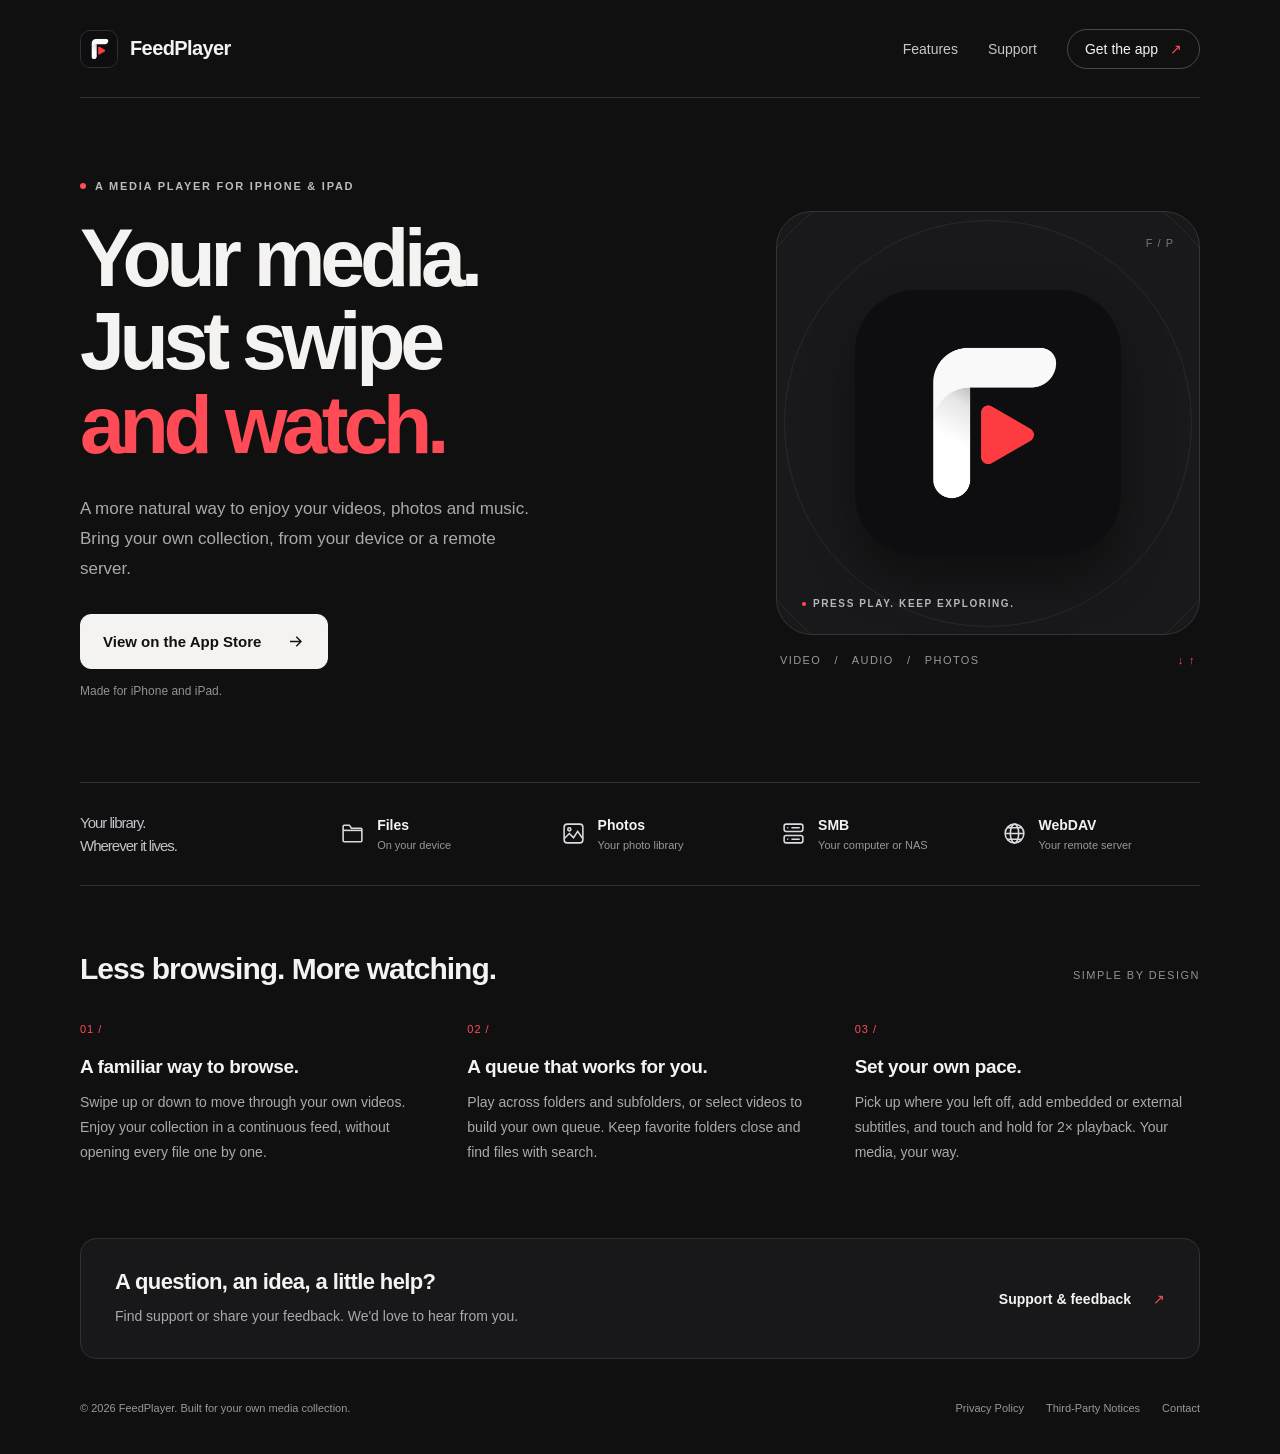
==== index.html @ f466bbad "Add English FeedPlayer landing page" ====
<!doctype html>
<html lang="en">
<head>
  <meta charset="utf-8">
  <meta name="viewport" content="width=device-width, initial-scale=1">
  <meta name="color-scheme" content="dark">
  <meta name="theme-color" content="#101011">
  <meta name="description" content="Your media library. Just swipe and watch. FeedPlayer is a media player for iPhone and iPad, with Files, Photos, SMB and WebDAV support.">
  <meta property="og:type" content="website">
  <meta property="og:title" content="FeedPlayer — Your media. Just swipe and watch.">
  <meta property="og:description" content="A more natural way to enjoy your own videos, photos and music on iPhone and iPad.">
  <meta property="og:url" content="https://181214-del.github.io/">
  <meta property="og:image" content="https://181214-del.github.io/assets/app-icon.png">
  <link rel="canonical" href="https://181214-del.github.io/">
  <link rel="icon" type="image/png" href="assets/app-icon.png">
  <link rel="apple-touch-icon" href="assets/app-icon.png">
  <title>FeedPlayer — Immersive Player for iPhone &amp; iPad</title>
  <style>
    :root { color-scheme: dark; --bg: #101011; --surface: #19191b; --fg: #f4f3f1; --muted: #aaa9ae; --line: #303033; --accent: #ff4b56; }
    * { box-sizing: border-box; }
    html { scroll-padding-top: 30px; }
    body { margin: 0; background: var(--bg); color: var(--fg); font-family: -apple-system, BlinkMacSystemFont, "Segoe UI", sans-serif; -webkit-font-smoothing: antialiased; }
    a { color: inherit; text-decoration: none; }
    a:focus-visible { outline: 2px solid var(--accent); outline-offset: 6px; border-radius: 3px; }
    img { display: block; max-width: 100%; }
    .wrap { width: min(1120px, calc(100% - 64px)); margin-inline: auto; }
    .skip-link { position: absolute; left: 16px; top: -80px; z-index: 10; padding: 12px 18px; background: var(--fg); color: var(--bg); }
    .skip-link:focus { top: 16px; }
    .header { display: flex; align-items: center; justify-content: space-between; min-height: 98px; border-bottom: 1px solid var(--line); gap: 24px; }
    .brand { display: inline-flex; align-items: center; gap: 12px; font-size: 20px; font-weight: 650; letter-spacing: -.6px; }
    .brand img { width: 38px; height: 38px; border: 1px solid var(--line); border-radius: 10px; }
    .nav { display: flex; align-items: center; gap: 30px; font-size: 14px; color: #c8c7cb; }
    .nav a:hover, .footer a:hover, .text-link:hover { color: var(--accent); }
    .nav .nav-download { color: var(--fg); border: 1px solid #49494d; border-radius: 100px; padding: 11px 17px; }
    .nav-download span { padding-left: 8px; color: var(--accent); }
    .hero { display: grid; grid-template-columns: 1.2fr .8fr; align-items: center; gap: 60px; padding-block: 82px 84px; }
    .eyebrow { display: flex; align-items: center; gap: 9px; margin: 0 0 25px; color: #bcbac0; font-size: 11px; font-weight: 650; letter-spacing: 1.75px; text-transform: uppercase; }
    .eyebrow::before { content: ""; width: 6px; height: 6px; flex: 0 0 6px; border-radius: 50%; background: var(--accent); }
    h1 { margin: 0; font-size: clamp(58px, 6.3vw, 84px); font-weight: 650; line-height: 1.035; letter-spacing: -.065em; }
    h1 span { color: var(--accent); }
    .intro { max-width: 455px; margin: 27px 0 30px; color: var(--muted); font-size: 17px; line-height: 1.75; }
    .button { display: inline-flex; min-height: 55px; align-items: center; justify-content: center; gap: 25px; padding: 16px 22px; border: 1px solid var(--fg); border-radius: 11px; background: var(--fg); color: #101011; font-size: 15px; font-weight: 650; transition: background .15s, border-color .15s; }
    .button:hover { background: #dedddd; border-color: #dedddd; }
    .button svg { width: 19px; height: 19px; }
    .device-note { margin: 15px 0 0; color: #929198; font-size: 12px; }
    .art { position: relative; margin: 0; }
    .icon-stage { position: relative; display: grid; place-items: center; width: 100%; aspect-ratio: 1; overflow: hidden; border: 1px solid #343437; border-radius: 36px; background: #19191b; }
    .icon-stage::before, .icon-stage::after { content: ""; position: absolute; border: 1px solid #29292c; border-radius: 50%; width: 130%; aspect-ratio: 1; }
    .icon-stage::after { width: 96%; }
    .hero-icon { position: relative; z-index: 1; width: 63%; height: auto; border-radius: 23%; box-shadow: 0 24px 50px #0006; }
    .art-tag { position: absolute; z-index: 2; bottom: 25px; left: 25px; display: flex; align-items: center; gap: 7px; font-size: 10px; font-weight: 600; letter-spacing: 1.6px; color: #b8b6bd; }
    .art-tag i { display: block; height: 4px; width: 4px; border-radius: 50%; background: var(--accent); }
    .art-number { position: absolute; z-index: 2; top: 25px; right: 25px; color: #77757e; font-size: 11px; letter-spacing: 1px; }
    .art figcaption { display: flex; justify-content: space-between; margin-top: 19px; padding-inline: 4px; font-size: 11px; letter-spacing: 1.4px; color: #99979f; }
    .art figcaption span:last-child { color: var(--accent); }
    .sources { display: grid; grid-template-columns: 1.2fr repeat(4, 1fr); padding-block: 28px; border-block: 1px solid var(--line); align-items: center; gap: 22px; }
    .sources h2 { margin: 0; font-size: 15px; font-weight: 500; line-height: 1.55; color: #c4c2c9; }
    .source { display: flex; align-items: center; gap: 12px; }
    .source svg { width: 25px; height: 25px; color: #dcdae0; flex-shrink: 0; stroke-width: 1.5; }
    .source strong { display: block; font-size: 14px; font-weight: 550; }
    .source span { display: block; margin-top: 6px; font-size: 11px; color: #99979f; }
    .features { padding-block: 66px 72px; }
    .section-heading { display: flex; justify-content: space-between; align-items: baseline; gap: 30px; margin-bottom: 37px; }
    h2 { margin: 0; font-size: 30px; font-weight: 550; letter-spacing: -1px; }
    .section-label { margin: 0; color: #929097; font-size: 11px; letter-spacing: 1.5px; text-transform: uppercase; }
    .feature-grid { display: grid; grid-template-columns: repeat(3, 1fr); gap: 42px; }
    .feature-index { display: block; margin-bottom: 21px; font-size: 11px; color: var(--accent); letter-spacing: 1px; }
    h3 { margin: 0 0 12px; font-size: 19px; font-weight: 550; letter-spacing: -.35px; }
    .feature p { margin: 0; color: var(--muted); font-size: 14px; line-height: 1.8; }
    .help { display: flex; align-items: center; justify-content: space-between; gap: 32px; padding: 30px 34px; border: 1px solid var(--line); border-radius: 16px; background: #18181a; }
    .help h2 { font-size: 22px; letter-spacing: -.6px; }
    .help p { margin: 10px 0 0; color: var(--muted); font-size: 14px; line-height: 1.7; }
    .text-link { white-space: nowrap; font-size: 14px; font-weight: 550; }
    .text-link span { display: inline-block; margin-left: 18px; color: var(--accent); }
    .footer { display: flex; justify-content: space-between; align-items: center; gap: 24px; padding-block: 35px 32px; color: #99979f; font-size: 11px; }
    .footer p { margin: 0; line-height: 1.8; }
    .footer nav { display: flex; gap: 22px; flex-wrap: wrap; }
    .footer a { padding-block: 8px; }
    @media (max-width: 950px) {
      .hero { gap: 40px; }
      h1 { font-size: 65px; }
      .sources { grid-template-columns: repeat(4, 1fr); gap: 28px 20px; }
      .sources h2 { grid-column: 1 / -1; font-size: 14px; }
      .sources h2 br { display: none; }
      .feature-grid { gap: 26px; }
    }
    @media (max-width: 720px) {
      .wrap { width: calc(100% - 40px); }
      .header { min-height: 78px; gap: 16px; }
      .brand { font-size: 19px; gap: 9px; }
      .brand img { width: 33px; height: 33px; border-radius: 9px; }
      .nav { gap: 20px; font-size: 13px; }
      .nav .nav-download { display: none; }
      .hero { grid-template-columns: 1fr; padding-block: 52px 45px; gap: 42px; }
      h1 { font-size: clamp(54px, 11.7vw, 78px); }
      .eyebrow { font-size: 10px; letter-spacing: 1.5px; margin-bottom: 23px; }
      .intro { margin-block: 23px 27px; max-width: 470px; font-size: 16px; }
      .art { width: min(100%, 350px); justify-self: center; }
      .icon-stage { border-radius: 30px; }
      .art figcaption { font-size: 10px; }
      .sources { grid-template-columns: repeat(2, 1fr); gap: 26px 20px; padding-block: 28px 32px; }
      .sources h2 { font-size: 15px; }
      .source { gap: 13px; }
      .source span { font-size: 12px; }
      .source strong { font-size: 15px; }
      .section-heading { display: block; margin-bottom: 30px; }
      .section-heading .section-label { margin-bottom: 16px; }
      h2 { font-size: 28px; letter-spacing: -.8px; }
      .features { padding-block: 44px; }
      .feature-grid { grid-template-columns: 1fr; gap: 26px; }
      .feature { display: grid; grid-template-columns: 25px 1fr; gap: 0 17px; }
      .feature-index { grid-row: 1 / 3; margin-top: 5px; }
      .feature p { grid-column: 2; }
      h3 { font-size: 18px; margin-bottom: 9px; }
      .help { flex-direction: column; align-items: flex-start; padding: 25px; gap: 22px; }
      .help h2 { font-size: 22px; }
      .footer { align-items: flex-start; flex-direction: column; gap: 14px; padding-block: 27px; }
      .footer nav { gap: 20px; }
    }
    @media (max-width: 360px) {
      .wrap { width: calc(100% - 32px); }
      .nav { gap: 13px; }
      .nav a[href="#features"] { display: none; }
      .button { font-size: 14px; padding: 15px 17px; gap: 14px; }
      h1 { font-size: 51px; }
      .eyebrow { font-size: 9px; letter-spacing: 1px; }
      .source { gap: 8px; }
      .source span { font-size: 11px; }
    }
    @media (prefers-reduced-motion: reduce) { html { scroll-behavior: auto; } .button { transition: none; } }
  </style>
</head>
<body>
  <a class="skip-link" href="#main">Skip to content</a>
  <header class="header wrap">
    <a class="brand" href="./" aria-label="FeedPlayer home"><img src="assets/app-icon.png" alt="" width="38" height="38">FeedPlayer</a>
    <nav class="nav" aria-label="Main navigation">
      <a href="#features">Features</a>
      <a href="https://181214-del.github.io/FeedPlayer-Support/support.html#en">Support</a>
      <a class="nav-download" href="https://apps.apple.com/us/app/feedplayer-immersive-player/id6806753567">Get the app <span aria-hidden="true">↗</span></a>
    </nav>
  </header>
  <main id="main" class="wrap">
    <section class="hero" aria-labelledby="hero-title">
      <div>
        <p class="eyebrow">A media player for iPhone &amp; iPad</p>
        <h1 id="hero-title">Your media.<br>Just swipe<br><span>and watch.</span></h1>
        <p class="intro">A more natural way to enjoy your videos, photos and music. Bring your own collection, from your device or a remote server.</p>
        <a class="button" href="https://apps.apple.com/us/app/feedplayer-immersive-player/id6806753567">View on the App Store<svg viewBox="0 0 24 24" fill="none" stroke="currentColor" stroke-width="1.7" aria-hidden="true"><path d="M5 12h14M13 6l6 6-6 6"/></svg></a>
        <p class="device-note">Made for iPhone and iPad.</p>
      </div>
      <figure class="art" aria-label="FeedPlayer app icon">
        <div class="icon-stage">
          <span class="art-number" aria-hidden="true">F / P</span>
          <img class="hero-icon" src="assets/app-icon.png" alt="FeedPlayer: a white F and red play symbol" width="1024" height="1024" fetchpriority="high">
          <span class="art-tag" aria-hidden="true"><i></i> PRESS PLAY. KEEP EXPLORING.</span>
        </div>
        <figcaption><span>VIDEO &nbsp; / &nbsp; AUDIO &nbsp; / &nbsp; PHOTOS</span><span aria-hidden="true">↓ ↑</span></figcaption>
      </figure>
    </section>
    <section class="sources" aria-labelledby="sources-title">
      <h2 id="sources-title">Your library.<br> Wherever it lives.</h2>
      <div class="source"><svg viewBox="0 0 24 24" fill="none" stroke="currentColor" aria-hidden="true"><path d="M3 7V5a1 1 0 0 1 1-1h5l2 3h9a1 1 0 0 1 1 1v11a1 1 0 0 1-1 1H4a1 1 0 0 1-1-1V7Z"/><path d="M3 9h18"/></svg><div><strong>Files</strong><span>On your device</span></div></div>
      <div class="source"><svg viewBox="0 0 24 24" fill="none" stroke="currentColor" aria-hidden="true"><rect x="3" y="3" width="18" height="18" rx="3"/><circle cx="8" cy="8" r="1.5"/><path d="m3 17 5-5 4 4 4-6 5 7"/></svg><div><strong>Photos</strong><span>Your photo library</span></div></div>
      <div class="source"><svg viewBox="0 0 24 24" fill="none" stroke="currentColor" aria-hidden="true"><rect x="3" y="3" width="18" height="7" rx="2"/><rect x="3" y="14" width="18" height="7" rx="2"/><path d="M6 6.5h1m3 0h8M6 17.5h1m3 0h8"/></svg><div><strong>SMB</strong><span>Your computer or NAS</span></div></div>
      <div class="source"><svg viewBox="0 0 24 24" fill="none" stroke="currentColor" aria-hidden="true"><circle cx="12" cy="12" r="9"/><ellipse cx="12" cy="12" rx="4" ry="9"/><path d="M3 12h18M5 6.5h14M5 17.5h14"/></svg><div><strong>WebDAV</strong><span>Your remote server</span></div></div>
    </section>
    <section class="features" id="features" aria-labelledby="features-title">
      <div class="section-heading"><h2 id="features-title">Less browsing. More watching.</h2><p class="section-label">Simple by design</p></div>
      <div class="feature-grid">
        <article class="feature"><span class="feature-index" aria-hidden="true">01 /</span><h3>A familiar way to browse.</h3><p>Swipe up or down to move through your own videos. Enjoy your collection in a continuous feed, without opening every file one by one.</p></article>
        <article class="feature"><span class="feature-index" aria-hidden="true">02 /</span><h3>A queue that works for you.</h3><p>Play across folders and subfolders, or select videos to build your own queue. Keep favorite folders close and find files with search.</p></article>
        <article class="feature"><span class="feature-index" aria-hidden="true">03 /</span><h3>Set your own pace.</h3><p>Pick up where you left off, add embedded or external subtitles, and touch and hold for 2× playback. Your media, your way.</p></article>
      </div>
    </section>
    <section class="help" aria-labelledby="help-title">
      <div><h2 id="help-title">A question, an idea, a little help?</h2><p>Find support or share your feedback. We'd love to hear from you.</p></div>
      <a class="text-link" href="https://181214-del.github.io/FeedPlayer-Support/support.html#en">Support &amp; feedback <span aria-hidden="true">↗</span></a>
    </section>
  </main>
  <footer class="footer wrap">
    <p>© 2026 FeedPlayer. Built for your own media collection.</p>
    <nav aria-label="Legal and contact"><a href="https://181214-del.github.io/FeedPlayer-Support/privacy-policy.html#en">Privacy Policy</a><a href="https://181214-del.github.io/FeedPlayer-Support/third-party-notices.html">Third-Party Notices</a><a href="mailto:xie181214@gmail.com">Contact</a></nav>
  </footer>
</body>
</html>
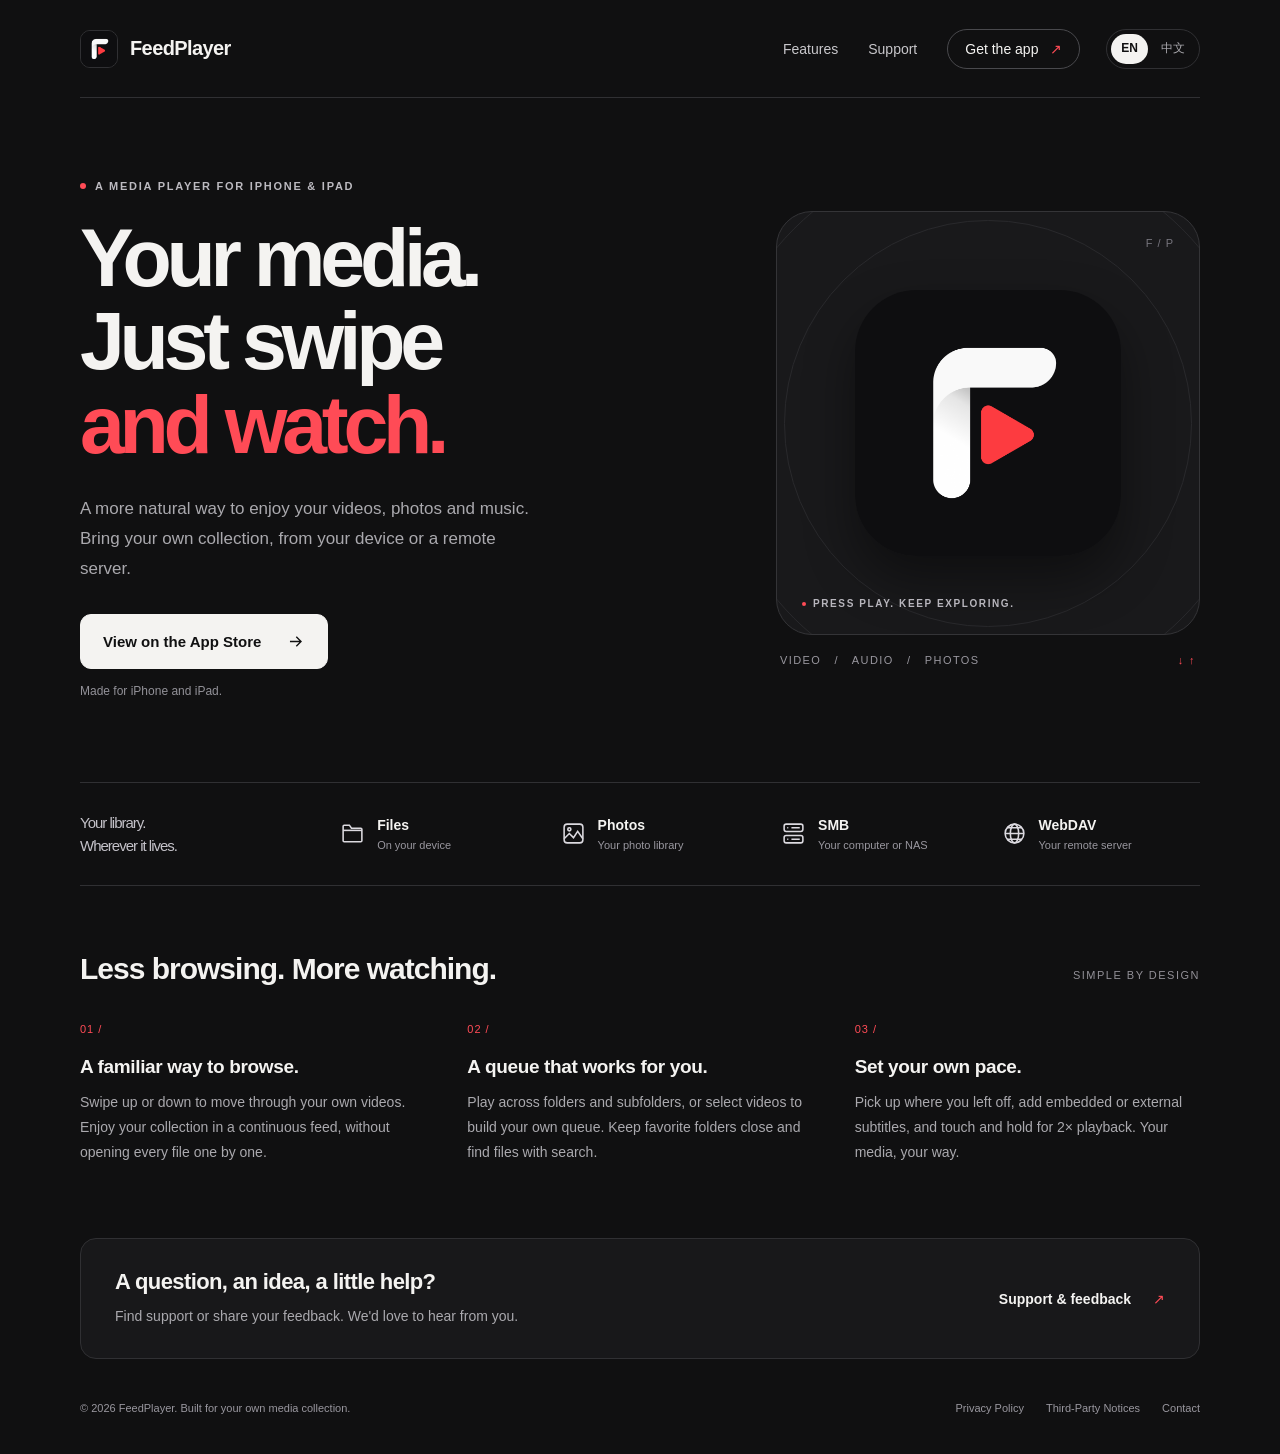
==== commit 96256fd8: "Add Chinese homepage and English/Chinese language switcher" ====
--- a/index.html
+++ b/index.html
@@ -12,133 +12,31 @@
   <meta property="og:url" content="https://181214-del.github.io/">
   <meta property="og:image" content="https://181214-del.github.io/assets/app-icon.png">
   <link rel="canonical" href="https://181214-del.github.io/">
-  <link rel="icon" type="image/png" href="assets/app-icon.png">
-  <link rel="apple-touch-icon" href="assets/app-icon.png">
+  <link rel="alternate" hreflang="en" href="https://181214-del.github.io/">
+  <link rel="alternate" hreflang="zh-Hans" href="https://181214-del.github.io/zh/">
+  <link rel="alternate" hreflang="x-default" href="https://181214-del.github.io/">
+  <meta property="og:locale" content="en_US">
+  <meta property="og:locale:alternate" content="zh_CN">
+  <link rel="icon" type="image/png" href="/assets/app-icon.png">
+  <link rel="apple-touch-icon" href="/assets/app-icon.png">
   <title>FeedPlayer — Immersive Player for iPhone &amp; iPad</title>
-  <style>
-    :root { color-scheme: dark; --bg: #101011; --surface: #19191b; --fg: #f4f3f1; --muted: #aaa9ae; --line: #303033; --accent: #ff4b56; }
-    * { box-sizing: border-box; }
-    html { scroll-padding-top: 30px; }
-    body { margin: 0; background: var(--bg); color: var(--fg); font-family: -apple-system, BlinkMacSystemFont, "Segoe UI", sans-serif; -webkit-font-smoothing: antialiased; }
-    a { color: inherit; text-decoration: none; }
-    a:focus-visible { outline: 2px solid var(--accent); outline-offset: 6px; border-radius: 3px; }
-    img { display: block; max-width: 100%; }
-    .wrap { width: min(1120px, calc(100% - 64px)); margin-inline: auto; }
-    .skip-link { position: absolute; left: 16px; top: -80px; z-index: 10; padding: 12px 18px; background: var(--fg); color: var(--bg); }
-    .skip-link:focus { top: 16px; }
-    .header { display: flex; align-items: center; justify-content: space-between; min-height: 98px; border-bottom: 1px solid var(--line); gap: 24px; }
-    .brand { display: inline-flex; align-items: center; gap: 12px; font-size: 20px; font-weight: 650; letter-spacing: -.6px; }
-    .brand img { width: 38px; height: 38px; border: 1px solid var(--line); border-radius: 10px; }
-    .nav { display: flex; align-items: center; gap: 30px; font-size: 14px; color: #c8c7cb; }
-    .nav a:hover, .footer a:hover, .text-link:hover { color: var(--accent); }
-    .nav .nav-download { color: var(--fg); border: 1px solid #49494d; border-radius: 100px; padding: 11px 17px; }
-    .nav-download span { padding-left: 8px; color: var(--accent); }
-    .hero { display: grid; grid-template-columns: 1.2fr .8fr; align-items: center; gap: 60px; padding-block: 82px 84px; }
-    .eyebrow { display: flex; align-items: center; gap: 9px; margin: 0 0 25px; color: #bcbac0; font-size: 11px; font-weight: 650; letter-spacing: 1.75px; text-transform: uppercase; }
-    .eyebrow::before { content: ""; width: 6px; height: 6px; flex: 0 0 6px; border-radius: 50%; background: var(--accent); }
-    h1 { margin: 0; font-size: clamp(58px, 6.3vw, 84px); font-weight: 650; line-height: 1.035; letter-spacing: -.065em; }
-    h1 span { color: var(--accent); }
-    .intro { max-width: 455px; margin: 27px 0 30px; color: var(--muted); font-size: 17px; line-height: 1.75; }
-    .button { display: inline-flex; min-height: 55px; align-items: center; justify-content: center; gap: 25px; padding: 16px 22px; border: 1px solid var(--fg); border-radius: 11px; background: var(--fg); color: #101011; font-size: 15px; font-weight: 650; transition: background .15s, border-color .15s; }
-    .button:hover { background: #dedddd; border-color: #dedddd; }
-    .button svg { width: 19px; height: 19px; }
-    .device-note { margin: 15px 0 0; color: #929198; font-size: 12px; }
-    .art { position: relative; margin: 0; }
-    .icon-stage { position: relative; display: grid; place-items: center; width: 100%; aspect-ratio: 1; overflow: hidden; border: 1px solid #343437; border-radius: 36px; background: #19191b; }
-    .icon-stage::before, .icon-stage::after { content: ""; position: absolute; border: 1px solid #29292c; border-radius: 50%; width: 130%; aspect-ratio: 1; }
-    .icon-stage::after { width: 96%; }
-    .hero-icon { position: relative; z-index: 1; width: 63%; height: auto; border-radius: 23%; box-shadow: 0 24px 50px #0006; }
-    .art-tag { position: absolute; z-index: 2; bottom: 25px; left: 25px; display: flex; align-items: center; gap: 7px; font-size: 10px; font-weight: 600; letter-spacing: 1.6px; color: #b8b6bd; }
-    .art-tag i { display: block; height: 4px; width: 4px; border-radius: 50%; background: var(--accent); }
-    .art-number { position: absolute; z-index: 2; top: 25px; right: 25px; color: #77757e; font-size: 11px; letter-spacing: 1px; }
-    .art figcaption { display: flex; justify-content: space-between; margin-top: 19px; padding-inline: 4px; font-size: 11px; letter-spacing: 1.4px; color: #99979f; }
-    .art figcaption span:last-child { color: var(--accent); }
-    .sources { display: grid; grid-template-columns: 1.2fr repeat(4, 1fr); padding-block: 28px; border-block: 1px solid var(--line); align-items: center; gap: 22px; }
-    .sources h2 { margin: 0; font-size: 15px; font-weight: 500; line-height: 1.55; color: #c4c2c9; }
-    .source { display: flex; align-items: center; gap: 12px; }
-    .source svg { width: 25px; height: 25px; color: #dcdae0; flex-shrink: 0; stroke-width: 1.5; }
-    .source strong { display: block; font-size: 14px; font-weight: 550; }
-    .source span { display: block; margin-top: 6px; font-size: 11px; color: #99979f; }
-    .features { padding-block: 66px 72px; }
-    .section-heading { display: flex; justify-content: space-between; align-items: baseline; gap: 30px; margin-bottom: 37px; }
-    h2 { margin: 0; font-size: 30px; font-weight: 550; letter-spacing: -1px; }
-    .section-label { margin: 0; color: #929097; font-size: 11px; letter-spacing: 1.5px; text-transform: uppercase; }
-    .feature-grid { display: grid; grid-template-columns: repeat(3, 1fr); gap: 42px; }
-    .feature-index { display: block; margin-bottom: 21px; font-size: 11px; color: var(--accent); letter-spacing: 1px; }
-    h3 { margin: 0 0 12px; font-size: 19px; font-weight: 550; letter-spacing: -.35px; }
-    .feature p { margin: 0; color: var(--muted); font-size: 14px; line-height: 1.8; }
-    .help { display: flex; align-items: center; justify-content: space-between; gap: 32px; padding: 30px 34px; border: 1px solid var(--line); border-radius: 16px; background: #18181a; }
-    .help h2 { font-size: 22px; letter-spacing: -.6px; }
-    .help p { margin: 10px 0 0; color: var(--muted); font-size: 14px; line-height: 1.7; }
-    .text-link { white-space: nowrap; font-size: 14px; font-weight: 550; }
-    .text-link span { display: inline-block; margin-left: 18px; color: var(--accent); }
-    .footer { display: flex; justify-content: space-between; align-items: center; gap: 24px; padding-block: 35px 32px; color: #99979f; font-size: 11px; }
-    .footer p { margin: 0; line-height: 1.8; }
-    .footer nav { display: flex; gap: 22px; flex-wrap: wrap; }
-    .footer a { padding-block: 8px; }
-    @media (max-width: 950px) {
-      .hero { gap: 40px; }
-      h1 { font-size: 65px; }
-      .sources { grid-template-columns: repeat(4, 1fr); gap: 28px 20px; }
-      .sources h2 { grid-column: 1 / -1; font-size: 14px; }
-      .sources h2 br { display: none; }
-      .feature-grid { gap: 26px; }
-    }
-    @media (max-width: 720px) {
-      .wrap { width: calc(100% - 40px); }
-      .header { min-height: 78px; gap: 16px; }
-      .brand { font-size: 19px; gap: 9px; }
-      .brand img { width: 33px; height: 33px; border-radius: 9px; }
-      .nav { gap: 20px; font-size: 13px; }
-      .nav .nav-download { display: none; }
-      .hero { grid-template-columns: 1fr; padding-block: 52px 45px; gap: 42px; }
-      h1 { font-size: clamp(54px, 11.7vw, 78px); }
-      .eyebrow { font-size: 10px; letter-spacing: 1.5px; margin-bottom: 23px; }
-      .intro { margin-block: 23px 27px; max-width: 470px; font-size: 16px; }
-      .art { width: min(100%, 350px); justify-self: center; }
-      .icon-stage { border-radius: 30px; }
-      .art figcaption { font-size: 10px; }
-      .sources { grid-template-columns: repeat(2, 1fr); gap: 26px 20px; padding-block: 28px 32px; }
-      .sources h2 { font-size: 15px; }
-      .source { gap: 13px; }
-      .source span { font-size: 12px; }
-      .source strong { font-size: 15px; }
-      .section-heading { display: block; margin-bottom: 30px; }
-      .section-heading .section-label { margin-bottom: 16px; }
-      h2 { font-size: 28px; letter-spacing: -.8px; }
-      .features { padding-block: 44px; }
-      .feature-grid { grid-template-columns: 1fr; gap: 26px; }
-      .feature { display: grid; grid-template-columns: 25px 1fr; gap: 0 17px; }
-      .feature-index { grid-row: 1 / 3; margin-top: 5px; }
-      .feature p { grid-column: 2; }
-      h3 { font-size: 18px; margin-bottom: 9px; }
-      .help { flex-direction: column; align-items: flex-start; padding: 25px; gap: 22px; }
-      .help h2 { font-size: 22px; }
-      .footer { align-items: flex-start; flex-direction: column; gap: 14px; padding-block: 27px; }
-      .footer nav { gap: 20px; }
-    }
-    @media (max-width: 360px) {
-      .wrap { width: calc(100% - 32px); }
-      .nav { gap: 13px; }
-      .nav a[href="#features"] { display: none; }
-      .button { font-size: 14px; padding: 15px 17px; gap: 14px; }
-      h1 { font-size: 51px; }
-      .eyebrow { font-size: 9px; letter-spacing: 1px; }
-      .source { gap: 8px; }
-      .source span { font-size: 11px; }
-    }
-    @media (prefers-reduced-motion: reduce) { html { scroll-behavior: auto; } .button { transition: none; } }
-  </style>
+  <link rel="stylesheet" href="/assets/site.css">
 </head>
 <body>
   <a class="skip-link" href="#main">Skip to content</a>
   <header class="header wrap">
-    <a class="brand" href="./" aria-label="FeedPlayer home"><img src="assets/app-icon.png" alt="" width="38" height="38">FeedPlayer</a>
+    <a class="brand" href="./" aria-label="FeedPlayer home"><img src="/assets/app-icon.png" alt="" width="38" height="38">FeedPlayer</a>
+    <div class="header-actions">
     <nav class="nav" aria-label="Main navigation">
       <a href="#features">Features</a>
       <a href="https://181214-del.github.io/FeedPlayer-Support/support.html#en">Support</a>
       <a class="nav-download" href="https://apps.apple.com/us/app/feedplayer-immersive-player/id6806753567">Get the app <span aria-hidden="true">↗</span></a>
     </nav>
+    <nav class="language-switcher" aria-label="Language">
+      <a href="/" lang="en" hreflang="en" aria-label="English" aria-current="page">EN</a>
+      <a href="/zh/" lang="zh-Hans" hreflang="zh-Hans" aria-label="简体中文">中文</a>
+    </nav>
+    </div>
   </header>
   <main id="main" class="wrap">
     <section class="hero" aria-labelledby="hero-title">
@@ -152,7 +50,7 @@
       <figure class="art" aria-label="FeedPlayer app icon">
         <div class="icon-stage">
           <span class="art-number" aria-hidden="true">F / P</span>
-          <img class="hero-icon" src="assets/app-icon.png" alt="FeedPlayer: a white F and red play symbol" width="1024" height="1024" fetchpriority="high">
+          <img class="hero-icon" src="/assets/app-icon.png" alt="FeedPlayer: a white F and red play symbol" width="1024" height="1024" fetchpriority="high">
           <span class="art-tag" aria-hidden="true"><i></i> PRESS PLAY. KEEP EXPLORING.</span>
         </div>
         <figcaption><span>VIDEO &nbsp; / &nbsp; AUDIO &nbsp; / &nbsp; PHOTOS</span><span aria-hidden="true">↓ ↑</span></figcaption>
--- a/assets/site.css
+++ b/assets/site.css
@@ -0,0 +1,123 @@
+:root { color-scheme: dark; --bg: #101011; --surface: #19191b; --fg: #f4f3f1; --muted: #aaa9ae; --line: #303033; --accent: #ff4b56; }
+* { box-sizing: border-box; }
+html { scroll-padding-top: 30px; }
+body { margin: 0; background: var(--bg); color: var(--fg); font-family: -apple-system, BlinkMacSystemFont, "Segoe UI", "PingFang SC", "Microsoft YaHei", sans-serif; -webkit-font-smoothing: antialiased; }
+a { color: inherit; text-decoration: none; }
+a:focus-visible { outline: 2px solid var(--accent); outline-offset: 6px; border-radius: 3px; }
+img { display: block; max-width: 100%; }
+.wrap { width: min(1120px, calc(100% - 64px)); margin-inline: auto; }
+.skip-link { position: absolute; left: 16px; top: -80px; z-index: 10; padding: 12px 18px; background: var(--fg); color: var(--bg); }
+.skip-link:focus { top: 16px; }
+.header { display: flex; align-items: center; justify-content: space-between; min-height: 98px; border-bottom: 1px solid var(--line); gap: 24px; }
+.header-actions { display: flex; align-items: center; gap: 26px; }
+.language-switcher { display: inline-flex; flex-shrink: 0; align-items: center; gap: 3px; padding: 4px; border: 1px solid var(--line); border-radius: 100px; }
+.language-switcher a { display: flex; align-items: center; justify-content: center; min-height: 30px; padding: 5px 10px; border-radius: 100px; color: var(--muted); font-size: 12px; font-weight: 550; line-height: 1.2; white-space: nowrap; }
+.language-switcher a:hover { color: var(--fg); background: #242426; }
+.language-switcher a[aria-current="page"] { background: var(--fg); color: var(--bg); }
+.brand { display: inline-flex; align-items: center; gap: 12px; font-size: 20px; font-weight: 650; letter-spacing: -.6px; }
+.brand img { width: 38px; height: 38px; border: 1px solid var(--line); border-radius: 10px; }
+.nav { display: flex; align-items: center; gap: 30px; font-size: 14px; color: #c8c7cb; }
+.nav a:hover, .footer a:hover, .text-link:hover { color: var(--accent); }
+.nav .nav-download { color: var(--fg); border: 1px solid #49494d; border-radius: 100px; padding: 11px 17px; }
+.nav-download span { padding-left: 8px; color: var(--accent); }
+.hero { display: grid; grid-template-columns: 1.2fr .8fr; align-items: center; gap: 60px; padding-block: 82px 84px; }
+.eyebrow { display: flex; align-items: center; gap: 9px; margin: 0 0 25px; color: #bcbac0; font-size: 11px; font-weight: 650; letter-spacing: 1.75px; text-transform: uppercase; }
+.eyebrow::before { content: ""; width: 6px; height: 6px; flex: 0 0 6px; border-radius: 50%; background: var(--accent); }
+h1 { margin: 0; font-size: clamp(58px, 6.3vw, 84px); font-weight: 650; line-height: 1.035; letter-spacing: -.065em; }
+h1 span { color: var(--accent); }
+.intro { max-width: 455px; margin: 27px 0 30px; color: var(--muted); font-size: 17px; line-height: 1.75; }
+.button { display: inline-flex; min-height: 55px; align-items: center; justify-content: center; gap: 25px; padding: 16px 22px; border: 1px solid var(--fg); border-radius: 11px; background: var(--fg); color: #101011; font-size: 15px; font-weight: 650; transition: background .15s, border-color .15s; }
+.button:hover { background: #dedddd; border-color: #dedddd; }
+.button svg { width: 19px; height: 19px; }
+.device-note { margin: 15px 0 0; color: #929198; font-size: 12px; }
+.art { position: relative; margin: 0; }
+.icon-stage { position: relative; display: grid; place-items: center; width: 100%; aspect-ratio: 1; overflow: hidden; border: 1px solid #343437; border-radius: 36px; background: #19191b; }
+.icon-stage::before, .icon-stage::after { content: ""; position: absolute; border: 1px solid #29292c; border-radius: 50%; width: 130%; aspect-ratio: 1; }
+.icon-stage::after { width: 96%; }
+.hero-icon { position: relative; z-index: 1; width: 63%; height: auto; border-radius: 23%; box-shadow: 0 24px 50px #0006; }
+.art-tag { position: absolute; z-index: 2; bottom: 25px; left: 25px; display: flex; align-items: center; gap: 7px; font-size: 10px; font-weight: 600; letter-spacing: 1.6px; color: #b8b6bd; }
+.art-tag i { display: block; height: 4px; width: 4px; border-radius: 50%; background: var(--accent); }
+.art-number { position: absolute; z-index: 2; top: 25px; right: 25px; color: #77757e; font-size: 11px; letter-spacing: 1px; }
+.art figcaption { display: flex; justify-content: space-between; margin-top: 19px; padding-inline: 4px; font-size: 11px; letter-spacing: 1.4px; color: #99979f; }
+.art figcaption span:last-child { color: var(--accent); }
+.sources { display: grid; grid-template-columns: 1.2fr repeat(4, 1fr); padding-block: 28px; border-block: 1px solid var(--line); align-items: center; gap: 22px; }
+.sources h2 { margin: 0; font-size: 15px; font-weight: 500; line-height: 1.55; color: #c4c2c9; }
+.source { display: flex; align-items: center; gap: 12px; }
+.source svg { width: 25px; height: 25px; color: #dcdae0; flex-shrink: 0; stroke-width: 1.5; }
+.source strong { display: block; font-size: 14px; font-weight: 550; }
+.source span { display: block; margin-top: 6px; font-size: 11px; color: #99979f; }
+.features { padding-block: 66px 72px; }
+.section-heading { display: flex; justify-content: space-between; align-items: baseline; gap: 30px; margin-bottom: 37px; }
+h2 { margin: 0; font-size: 30px; font-weight: 550; letter-spacing: -1px; }
+.section-label { margin: 0; color: #929097; font-size: 11px; letter-spacing: 1.5px; text-transform: uppercase; }
+.feature-grid { display: grid; grid-template-columns: repeat(3, 1fr); gap: 42px; }
+.feature-index { display: block; margin-bottom: 21px; font-size: 11px; color: var(--accent); letter-spacing: 1px; }
+h3 { margin: 0 0 12px; font-size: 19px; font-weight: 550; letter-spacing: -.35px; }
+.feature p { margin: 0; color: var(--muted); font-size: 14px; line-height: 1.8; }
+.help { display: flex; align-items: center; justify-content: space-between; gap: 32px; padding: 30px 34px; border: 1px solid var(--line); border-radius: 16px; background: #18181a; }
+.help h2 { font-size: 22px; letter-spacing: -.6px; }
+.help p { margin: 10px 0 0; color: var(--muted); font-size: 14px; line-height: 1.7; }
+.text-link { white-space: nowrap; font-size: 14px; font-weight: 550; }
+.text-link span { display: inline-block; margin-left: 18px; color: var(--accent); }
+.footer { display: flex; justify-content: space-between; align-items: center; gap: 24px; padding-block: 35px 32px; color: #99979f; font-size: 11px; }
+.footer p { margin: 0; line-height: 1.8; }
+.footer nav { display: flex; gap: 22px; flex-wrap: wrap; }
+.footer a { padding-block: 8px; }
+html[lang="zh-Hans"] h1 { font-size: clamp(56px, 6vw, 78px); line-height: 1.18; letter-spacing: 0; }
+html[lang="zh-Hans"] h2, html[lang="zh-Hans"] h3 { letter-spacing: 0; }
+html[lang="zh-Hans"] .eyebrow { letter-spacing: .6px; line-height: 1.7; text-transform: none; }
+html[lang="zh-Hans"] .art-tag, html[lang="zh-Hans"] .section-label { letter-spacing: 1.5px; }
+@media (max-width: 950px) {
+  .hero { gap: 40px; }
+  h1 { font-size: 65px; }
+  .sources { grid-template-columns: repeat(4, 1fr); gap: 28px 20px; }
+  .sources h2 { grid-column: 1 / -1; font-size: 14px; }
+  .sources h2 br { display: none; }
+  .feature-grid { gap: 26px; }
+}
+@media (max-width: 720px) {
+  .wrap { width: calc(100% - 40px); }
+  .header { min-height: 78px; gap: 16px; }
+  .brand { font-size: 19px; gap: 9px; }
+  .brand img { width: 33px; height: 33px; border-radius: 9px; }
+  .header-actions { gap: 0; }
+  .nav { display: none; }
+  .nav .nav-download { display: none; }
+  .hero { grid-template-columns: 1fr; padding-block: 52px 45px; gap: 42px; }
+  h1 { font-size: clamp(54px, 11.7vw, 78px); }
+  html[lang="zh-Hans"] h1 { font-size: clamp(46px, 10.8vw, 70px); }
+  .eyebrow { font-size: 10px; letter-spacing: 1.5px; margin-bottom: 23px; }
+  .intro { margin-block: 23px 27px; max-width: 470px; font-size: 16px; }
+  .art { width: min(100%, 350px); justify-self: center; }
+  .icon-stage { border-radius: 30px; }
+  .art figcaption { font-size: 10px; }
+  .sources { grid-template-columns: repeat(2, 1fr); gap: 26px 20px; padding-block: 28px 32px; }
+  .sources h2 { font-size: 15px; }
+  .source { gap: 13px; }
+  .source span { font-size: 12px; }
+  .source strong { font-size: 15px; }
+  .section-heading { display: block; margin-bottom: 30px; }
+  .section-heading .section-label { margin-bottom: 16px; }
+  h2 { font-size: 28px; letter-spacing: -.8px; }
+  .features { padding-block: 44px; }
+  .feature-grid { grid-template-columns: 1fr; gap: 26px; }
+  .feature { display: grid; grid-template-columns: 25px 1fr; gap: 0 17px; }
+  .feature-index { grid-row: 1 / 3; margin-top: 5px; }
+  .feature p { grid-column: 2; }
+  h3 { font-size: 18px; margin-bottom: 9px; }
+  .help { flex-direction: column; align-items: flex-start; padding: 25px; gap: 22px; }
+  .help h2 { font-size: 22px; }
+  .footer { align-items: flex-start; flex-direction: column; gap: 14px; padding-block: 27px; }
+  .footer nav { gap: 20px; }
+}
+@media (max-width: 360px) {
+  .wrap { width: calc(100% - 32px); }
+  .header { gap: 10px; }
+  .brand { font-size: 17px; gap: 7px; }
+  .button { font-size: 14px; padding: 15px 17px; gap: 14px; }
+  h1 { font-size: 51px; }
+  .eyebrow { font-size: 9px; letter-spacing: 1px; }
+  .source { gap: 8px; }
+  .source span { font-size: 11px; }
+}
+@media (prefers-reduced-motion: reduce) { html { scroll-behavior: auto; } .button { transition: none; } }
